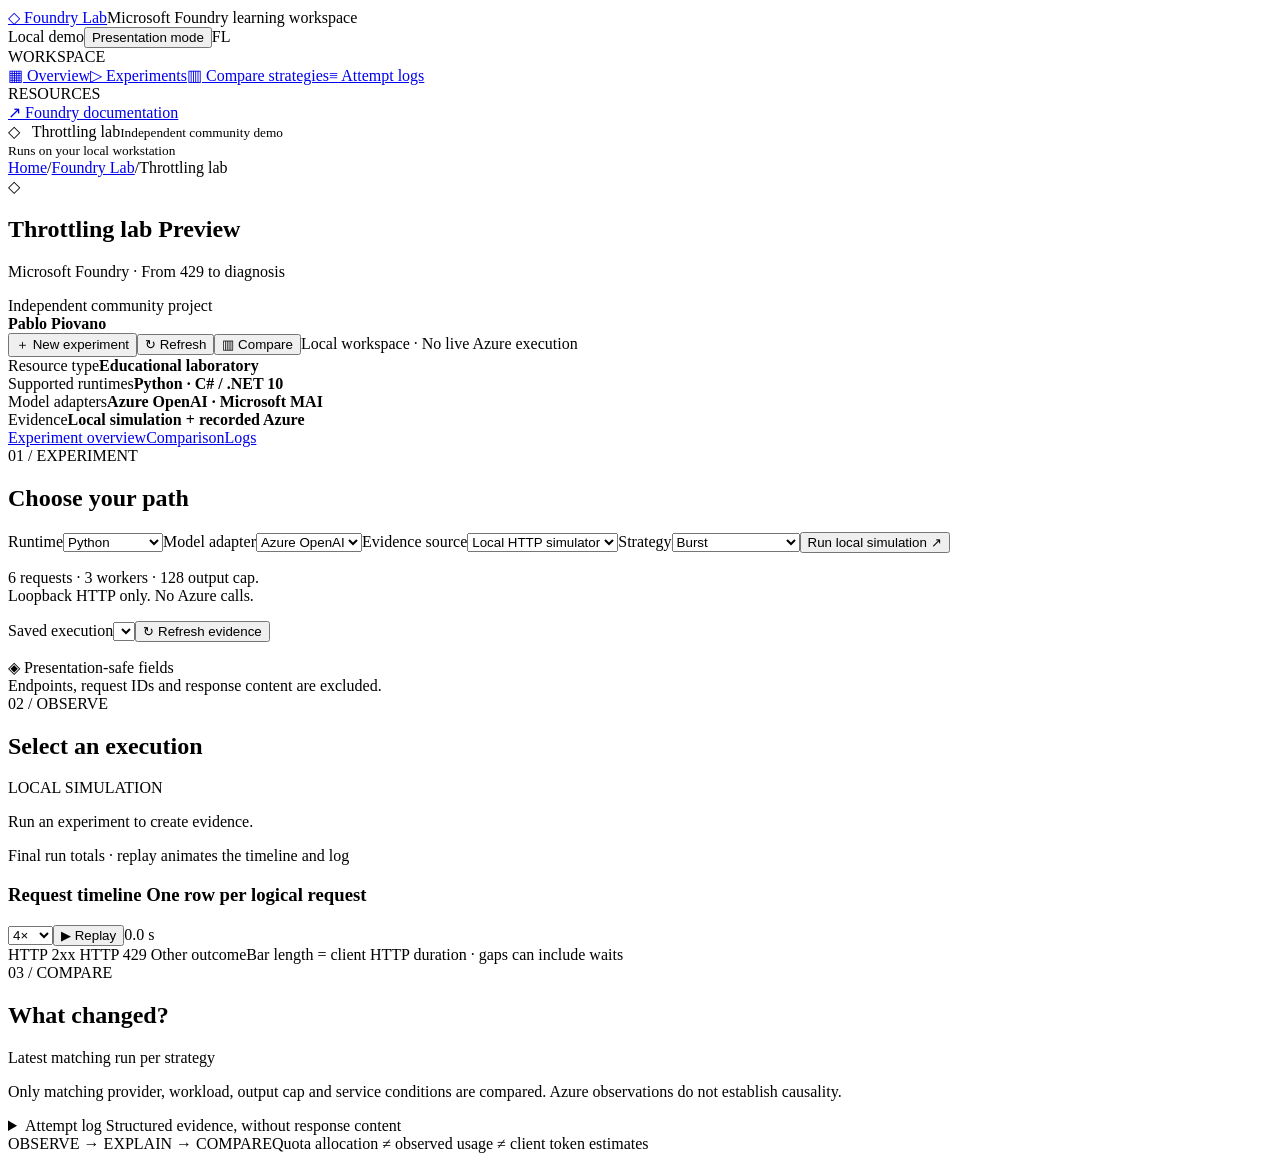
==== demo/index.html @ be2e447d "Initial public release: Python and .NET throttling samples" ====
<!doctype html>
<html lang="en"><head><meta charset="utf-8"><meta name="viewport" content="width=device-width,initial-scale=1"><title>Throttling lab | Foundry Lab</title><link rel="stylesheet" href="/style.css"><link rel="stylesheet" href="/portal.css"><script src="/app.js" defer></script></head>
<body>
<header><a class="brand" href="/" aria-label="Foundry lab home"><span class="portal-symbol" aria-hidden="true">◇</span> Foundry Lab</a><span class="top-context">Microsoft Foundry learning workspace</span><div><span class="local"><i></i> Local demo</span><button id="presentation">Presentation mode</button><span class="avatar" title="Local workspace">FL</span></div></header>
<nav class="portal-nav" aria-label="Workspace navigation"><div class="nav-caption">WORKSPACE</div><a href="#overview" class="nav-link active"><span aria-hidden="true">▦</span> Overview</a><a href="#experiment" class="nav-link"><span aria-hidden="true">▷</span> Experiments</a><a href="#comparison-panel" class="nav-link"><span aria-hidden="true">▥</span> Compare strategies</a><a href="#attempt-log" class="nav-link" id="nav-logs"><span aria-hidden="true">≡</span> Attempt logs</a><div class="nav-caption nav-section">RESOURCES</div><a href="https://learn.microsoft.com/azure/ai-foundry/?WT.mc_id=AI-MVP-5004753" target="_blank" rel="noreferrer" class="nav-link"><span aria-hidden="true">↗</span> Foundry documentation</a><div class="nav-bottom"><span class="nav-resource">◇ &nbsp; Throttling lab</span><small>Independent community demo<br>Runs on your local workstation</small></div></nav>
<main>
<div class="breadcrumbs"><a href="/">Home</a><span>/</span><a href="#overview">Foundry Lab</a><span>/</span><span>Throttling lab</span></div>
<section class="intro" id="overview"><div class="resource-heading"><span class="resource-icon" aria-hidden="true">◇</span><div><h1>Throttling lab <span class="preview-tag">Preview</span></h1><p>Microsoft Foundry · From 429 to diagnosis</p></div></div><div class="intro-note">Independent community project<br><strong>Pablo Piovano</strong></div></section>
<div class="command-bar"><button id="command-new">＋ New experiment</button><button id="command-refresh">↻ Refresh</button><button id="command-compare">▥ Compare</button><span>Local workspace · No live Azure execution</span></div>
<div class="resource-essentials"><div><span>Resource type</span><strong>Educational laboratory</strong></div><div><span>Supported runtimes</span><strong>Python · C# / .NET 10</strong></div><div><span>Model adapters</span><strong>Azure OpenAI · Microsoft MAI</strong></div><div><span>Evidence</span><strong>Local simulation + recorded Azure</strong></div></div>
<div class="blade-tabs" aria-label="Page sections"><a href="#experiment" class="selected">Experiment overview</a><a href="#comparison-panel">Comparison</a><a href="#attempt-log" id="tab-logs">Logs</a></div>
<div class="workspace"><aside class="panel controls"><div class="section-label">01 / EXPERIMENT</div><h2>Choose your path</h2><label for="runtime">Runtime</label><select id="runtime"><option value="python">Python</option><option value="dotnet">C# / .NET 10</option></select><label for="target">Model adapter</label><select id="target"><option value="azure_openai">Azure OpenAI</option><option value="mai_thinking">Microsoft MAI</option></select><label for="source">Evidence source</label><select id="source"><option value="LOCAL_HTTP_MOCK">Local HTTP simulator</option><option value="LIVE_AZURE">Recorded Azure run</option></select><label for="scenario">Strategy</label><select id="scenario"><option value="burst">Burst</option><option value="retry">Retry with backoff</option><option value="paced">Paced requests</option></select><button class="primary" id="run">Run local simulation <span>↗</span></button><p class="control-note" id="run-note">6 requests · 3 workers · 128 output cap.<br>Loopback HTTP only. No Azure calls.</p><div class="rule"></div><label for="history">Saved execution</label><select id="history"></select><button id="refresh" class="subtle">↻ Refresh evidence</button><p id="status" role="status" aria-live="polite"></p><div class="privacy">◈ Presentation-safe fields<br><span>Endpoints, request IDs and response content are excluded.</span></div></aside>
<div class="results"><section class="panel evidence"><div class="panel-heading"><div><div class="section-label">02 / OBSERVE</div><h2 id="run-title">Select an execution</h2></div><span class="badge" id="mode">LOCAL SIMULATION</span></div><p class="context" id="context">Run an experiment to create evidence.</p><div class="small muted">Final run totals · replay animates the timeline and log</div><div class="metrics" id="metrics"></div><div class="timeline-heading"><h3>Request timeline <span>One row per logical request</span></h3><div class="replay-controls"><select id="speed" aria-label="Replay speed"><option value="1">1×</option><option value="4" selected>4×</option><option value="10">10×</option></select><button id="replay">▶ Replay</button><span id="clock">0.0 s</span></div></div><div class="legend"><span><i class="ok"></i> HTTP 2xx</span><span><i class="fail"></i> HTTP 429</span><span><i class="other"></i> Other outcome</span><span class="muted">Bar length = client HTTP duration · gaps can include waits</span></div><div id="timeline" class="timeline"></div><div class="insight" id="insight"></div></section>
<section class="panel compare"><div class="panel-heading"><div><div class="section-label">03 / COMPARE</div><h2>What changed?</h2></div><span class="muted small">Latest matching run per strategy</span></div><div id="comparison"></div><p class="footnote">Only matching provider, workload, output cap and service conditions are compared. Azure observations do not establish causality.</p></section>
<details class="panel logs"><summary>Attempt log <span>Structured evidence, without response content</span></summary><div class="table-wrap"><table><thead><tr><th>Sent +s</th><th>Request</th><th>Attempt</th><th>HTTP</th><th>Duration</th><th>Generation</th></tr></thead><tbody id="logs"></tbody></table></div></details>
</div></div><footer><span>OBSERVE → EXPLAIN → COMPARE</span><span>Quota allocation ≠ observed usage ≠ client token estimates</span></footer>
</main></body></html>
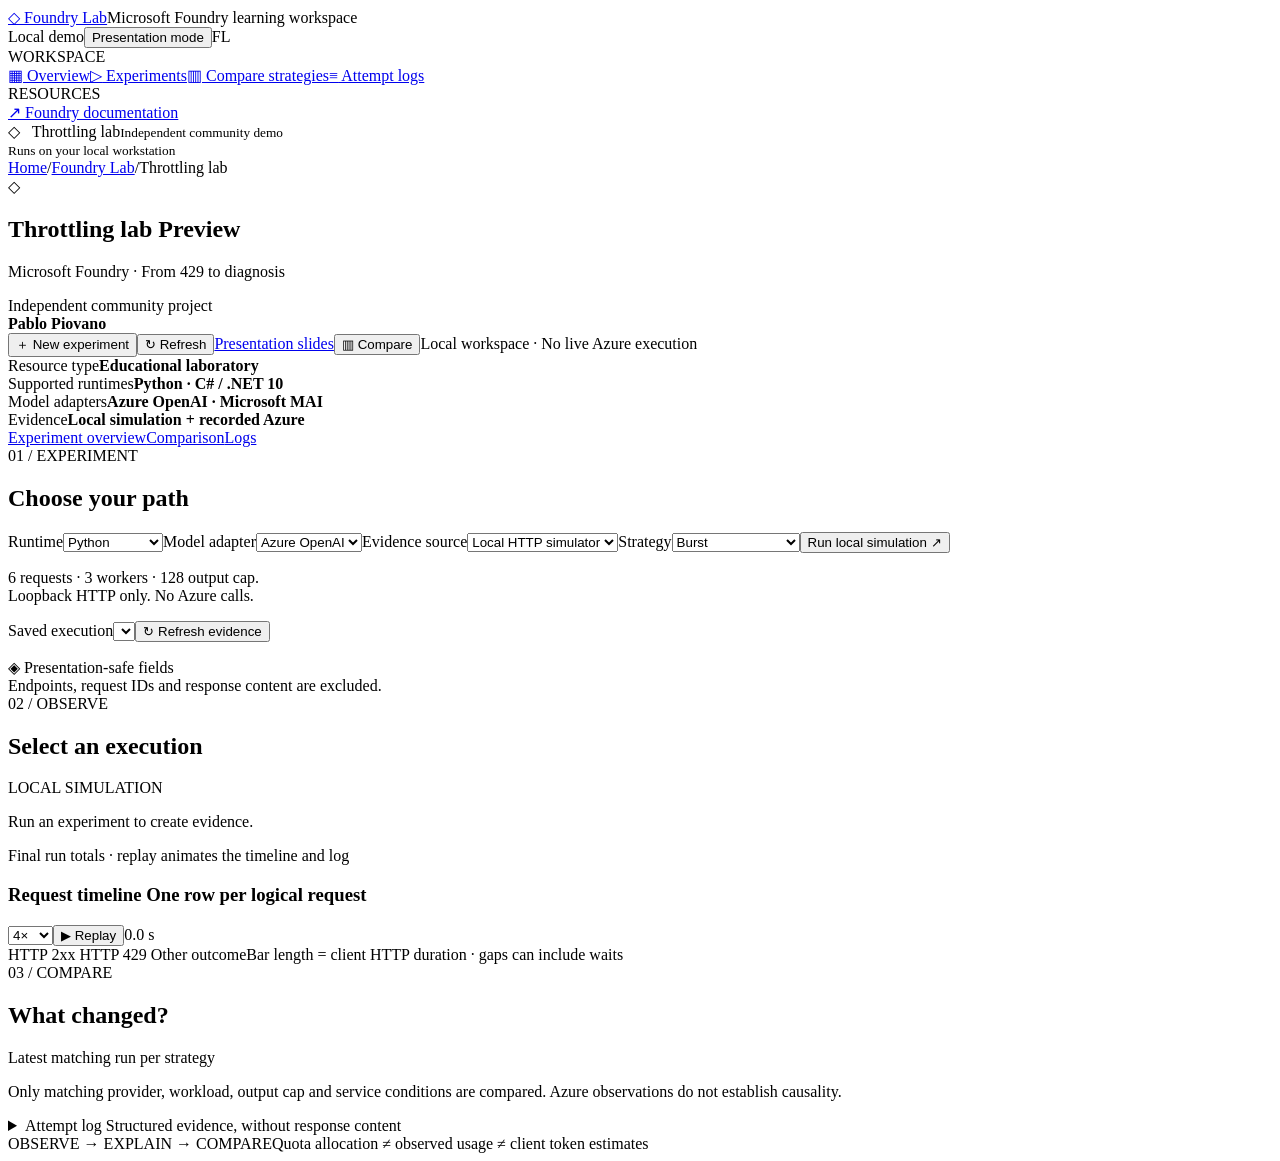
==== commit adb1d259: "Include public HTML slides without private presenter assets" ====
--- a/demo/index.html
+++ b/demo/index.html
@@ -6,7 +6,7 @@
 <main>
 <div class="breadcrumbs"><a href="/">Home</a><span>/</span><a href="#overview">Foundry Lab</a><span>/</span><span>Throttling lab</span></div>
 <section class="intro" id="overview"><div class="resource-heading"><span class="resource-icon" aria-hidden="true">◇</span><div><h1>Throttling lab <span class="preview-tag">Preview</span></h1><p>Microsoft Foundry · From 429 to diagnosis</p></div></div><div class="intro-note">Independent community project<br><strong>Pablo Piovano</strong></div></section>
-<div class="command-bar"><button id="command-new">＋ New experiment</button><button id="command-refresh">↻ Refresh</button><button id="command-compare">▥ Compare</button><span>Local workspace · No live Azure execution</span></div>
+<div class="command-bar"><button id="command-new">＋ New experiment</button><button id="command-refresh">↻ Refresh</button><a href="/slides">Presentation slides</a><button id="command-compare">▥ Compare</button><span>Local workspace · No live Azure execution</span></div>
 <div class="resource-essentials"><div><span>Resource type</span><strong>Educational laboratory</strong></div><div><span>Supported runtimes</span><strong>Python · C# / .NET 10</strong></div><div><span>Model adapters</span><strong>Azure OpenAI · Microsoft MAI</strong></div><div><span>Evidence</span><strong>Local simulation + recorded Azure</strong></div></div>
 <div class="blade-tabs" aria-label="Page sections"><a href="#experiment" class="selected">Experiment overview</a><a href="#comparison-panel">Comparison</a><a href="#attempt-log" id="tab-logs">Logs</a></div>
 <div class="workspace"><aside class="panel controls"><div class="section-label">01 / EXPERIMENT</div><h2>Choose your path</h2><label for="runtime">Runtime</label><select id="runtime"><option value="python">Python</option><option value="dotnet">C# / .NET 10</option></select><label for="target">Model adapter</label><select id="target"><option value="azure_openai">Azure OpenAI</option><option value="mai_thinking">Microsoft MAI</option></select><label for="source">Evidence source</label><select id="source"><option value="LOCAL_HTTP_MOCK">Local HTTP simulator</option><option value="LIVE_AZURE">Recorded Azure run</option></select><label for="scenario">Strategy</label><select id="scenario"><option value="burst">Burst</option><option value="retry">Retry with backoff</option><option value="paced">Paced requests</option></select><button class="primary" id="run">Run local simulation <span>↗</span></button><p class="control-note" id="run-note">6 requests · 3 workers · 128 output cap.<br>Loopback HTTP only. No Azure calls.</p><div class="rule"></div><label for="history">Saved execution</label><select id="history"></select><button id="refresh" class="subtle">↻ Refresh evidence</button><p id="status" role="status" aria-live="polite"></p><div class="privacy">◈ Presentation-safe fields<br><span>Endpoints, request IDs and response content are excluded.</span></div></aside>
